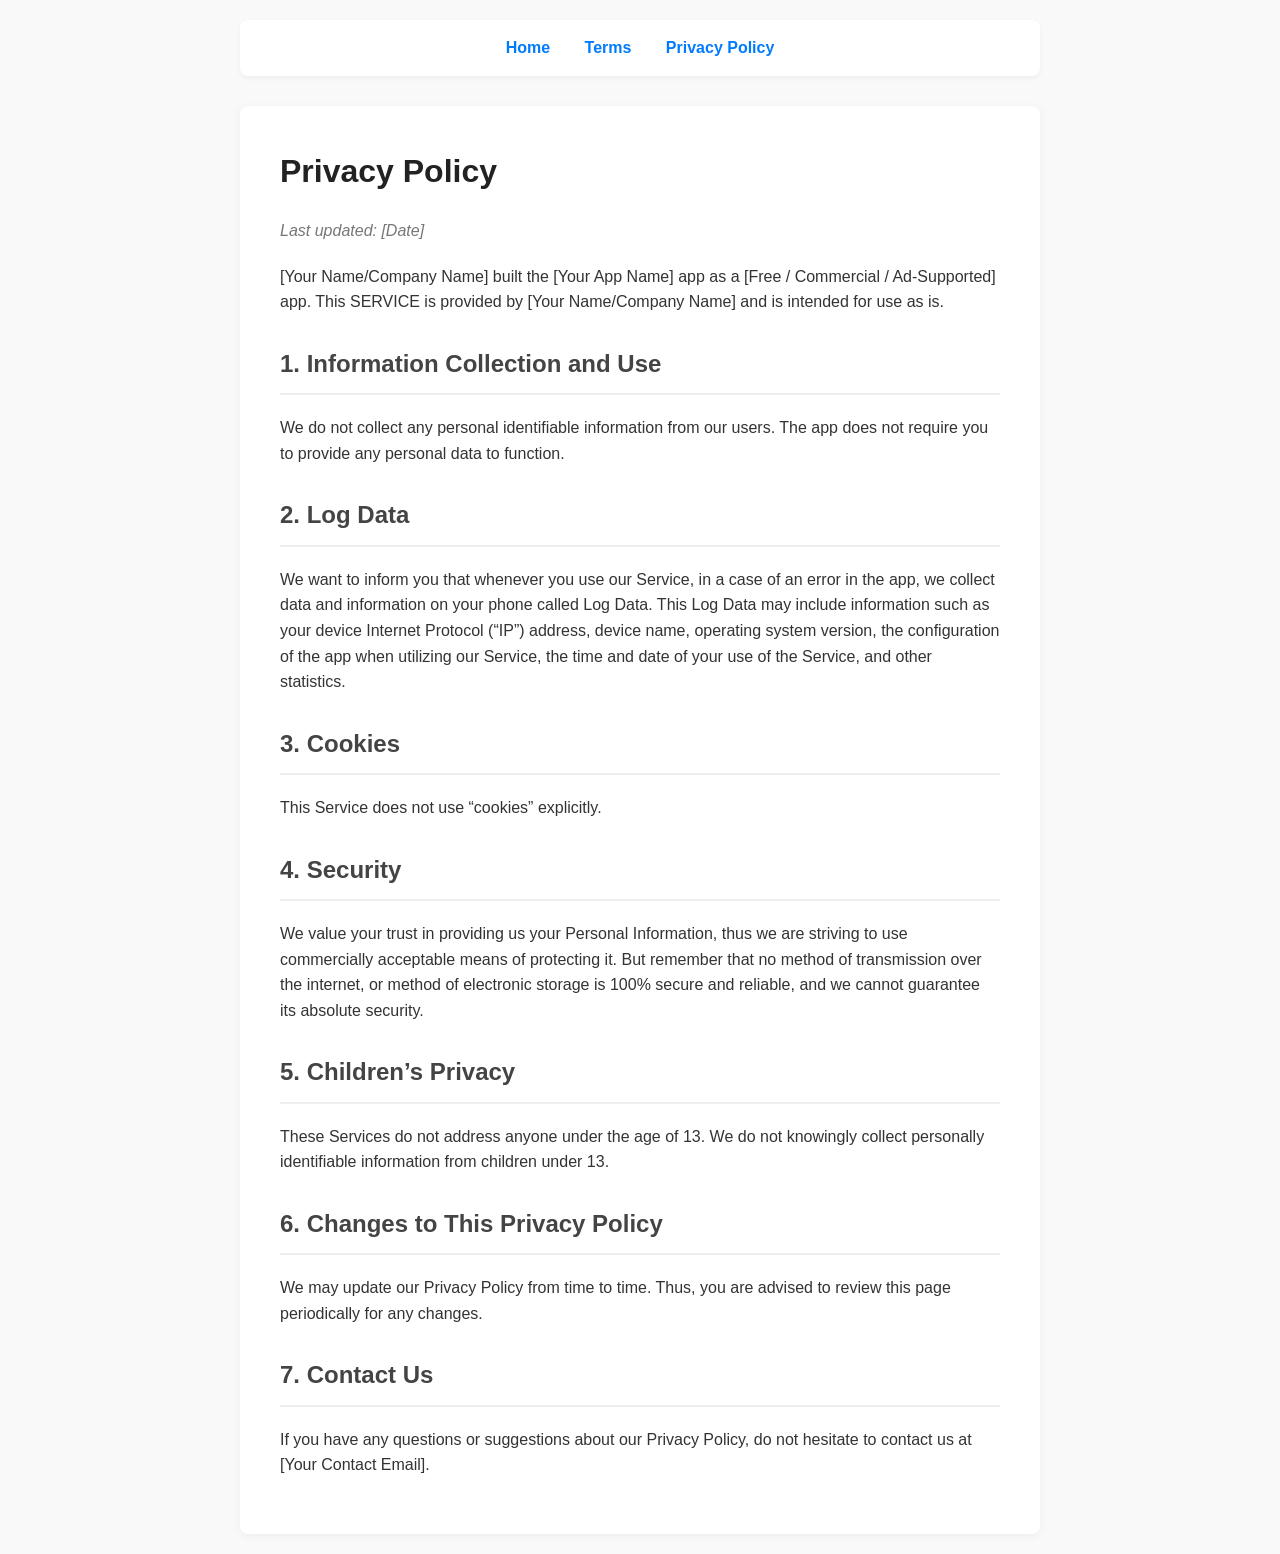
==== privacy.html @ 7bbff0e0 "Initial website setup" ====
<!DOCTYPE html>
<html lang="en">
<head>
    <meta charset="UTF-8">
    <meta name="viewport" content="width=device-width, initial-scale=1.0">
    <title>Privacy Policy - [Your App Name]</title>
    <link rel="stylesheet" href="style.css">
</head>
<body>

    <nav>
        <a href="index.html">Home</a>
        <a href="terms.html">Terms</a>
        <a href="privacy.html">Privacy Policy</a>
    </nav>

    <main>
        <h1>Privacy Policy</h1>
        <p class="legal-date">Last updated: [Date]</p>

        <p>[Your Name/Company Name] built the [Your App Name] app as a [Free / Commercial / Ad-Supported] app. This SERVICE is provided by [Your Name/Company Name] and is intended for use as is.</p>

        <h2>1. Information Collection and Use</h2>
        <p>We do not collect any personal identifiable information from our users. The app does not require you to provide any personal data to function.</p>
        <!-- IF YOU USE THIRD-PARTY SERVICES, YOU MUST LIST THEM HERE. E.g.:
        <p>The app does use third-party services that may collect information used to identify you.</p>
        <ul>
            <li><a href="https://www.google.com/policies/privacy/">Google Play Services</a></li>
            <li><a href="https://firebase.google.com/support/privacy/">Firebase Analytics</a></li>
        </ul>
        -->

        <h2>2. Log Data</h2>
        <p>We want to inform you that whenever you use our Service, in a case of an error in the app, we collect data and information on your phone called Log Data. This Log Data may include information such as your device Internet Protocol (“IP”) address, device name, operating system version, the configuration of the app when utilizing our Service, the time and date of your use of the Service, and other statistics.</p>

        <h2>3. Cookies</h2>
        <p>This Service does not use “cookies” explicitly.</p>

        <h2>4. Security</h2>
        <p>We value your trust in providing us your Personal Information, thus we are striving to use commercially acceptable means of protecting it. But remember that no method of transmission over the internet, or method of electronic storage is 100% secure and reliable, and we cannot guarantee its absolute security.</p>

        <h2>5. Children’s Privacy</h2>
        <p>These Services do not address anyone under the age of 13. We do not knowingly collect personally identifiable information from children under 13.</p>

        <h2>6. Changes to This Privacy Policy</h2>
        <p>We may update our Privacy Policy from time to time. Thus, you are advised to review this page periodically for any changes.</p>

        <h2>7. Contact Us</h2>
        <p>If you have any questions or suggestions about our Privacy Policy, do not hesitate to contact us at [Your Contact Email].</p>
    </main>

</body>
</html>
---- style.css ----
/* General Page Styling */
body {
    font-family: -apple-system, BlinkMacSystemFont, "Segoe UI", Roboto, Helvetica, Arial, sans-serif;
    line-height: 1.6;
    color: #333;
    max-width: 800px;
    margin: 0 auto;
    padding: 20px;
    background-color: #f9f9f9;
}

/* Navigation Bar */
nav {
    background-color: #fff;
    padding: 15px;
    border-radius: 8px;
    margin-bottom: 30px;
    box-shadow: 0 2px 5px rgba(0,0,0,0.05);
    text-align: center;
}

nav a {
    text-decoration: none;
    color: #007bff;
    font-weight: bold;
    margin: 0 15px;
}

nav a:hover {
    text-decoration: underline;
}

/* Main Content Area */
main {
    background-color: #fff;
    padding: 40px;
    border-radius: 8px;
    box-shadow: 0 2px 10px rgba(0,0,0,0.05);
}

/* Headings */
h1 {
    margin-top: 0;
    color: #222;
}

h2 {
    color: #444;
    border-bottom: 2px solid #eee;
    padding-bottom: 10px;
    margin-top: 30px;
}

/* Legal Document Details */
.legal-date {
    font-style: italic;
    color: #777;
    margin-bottom: 20px;
}
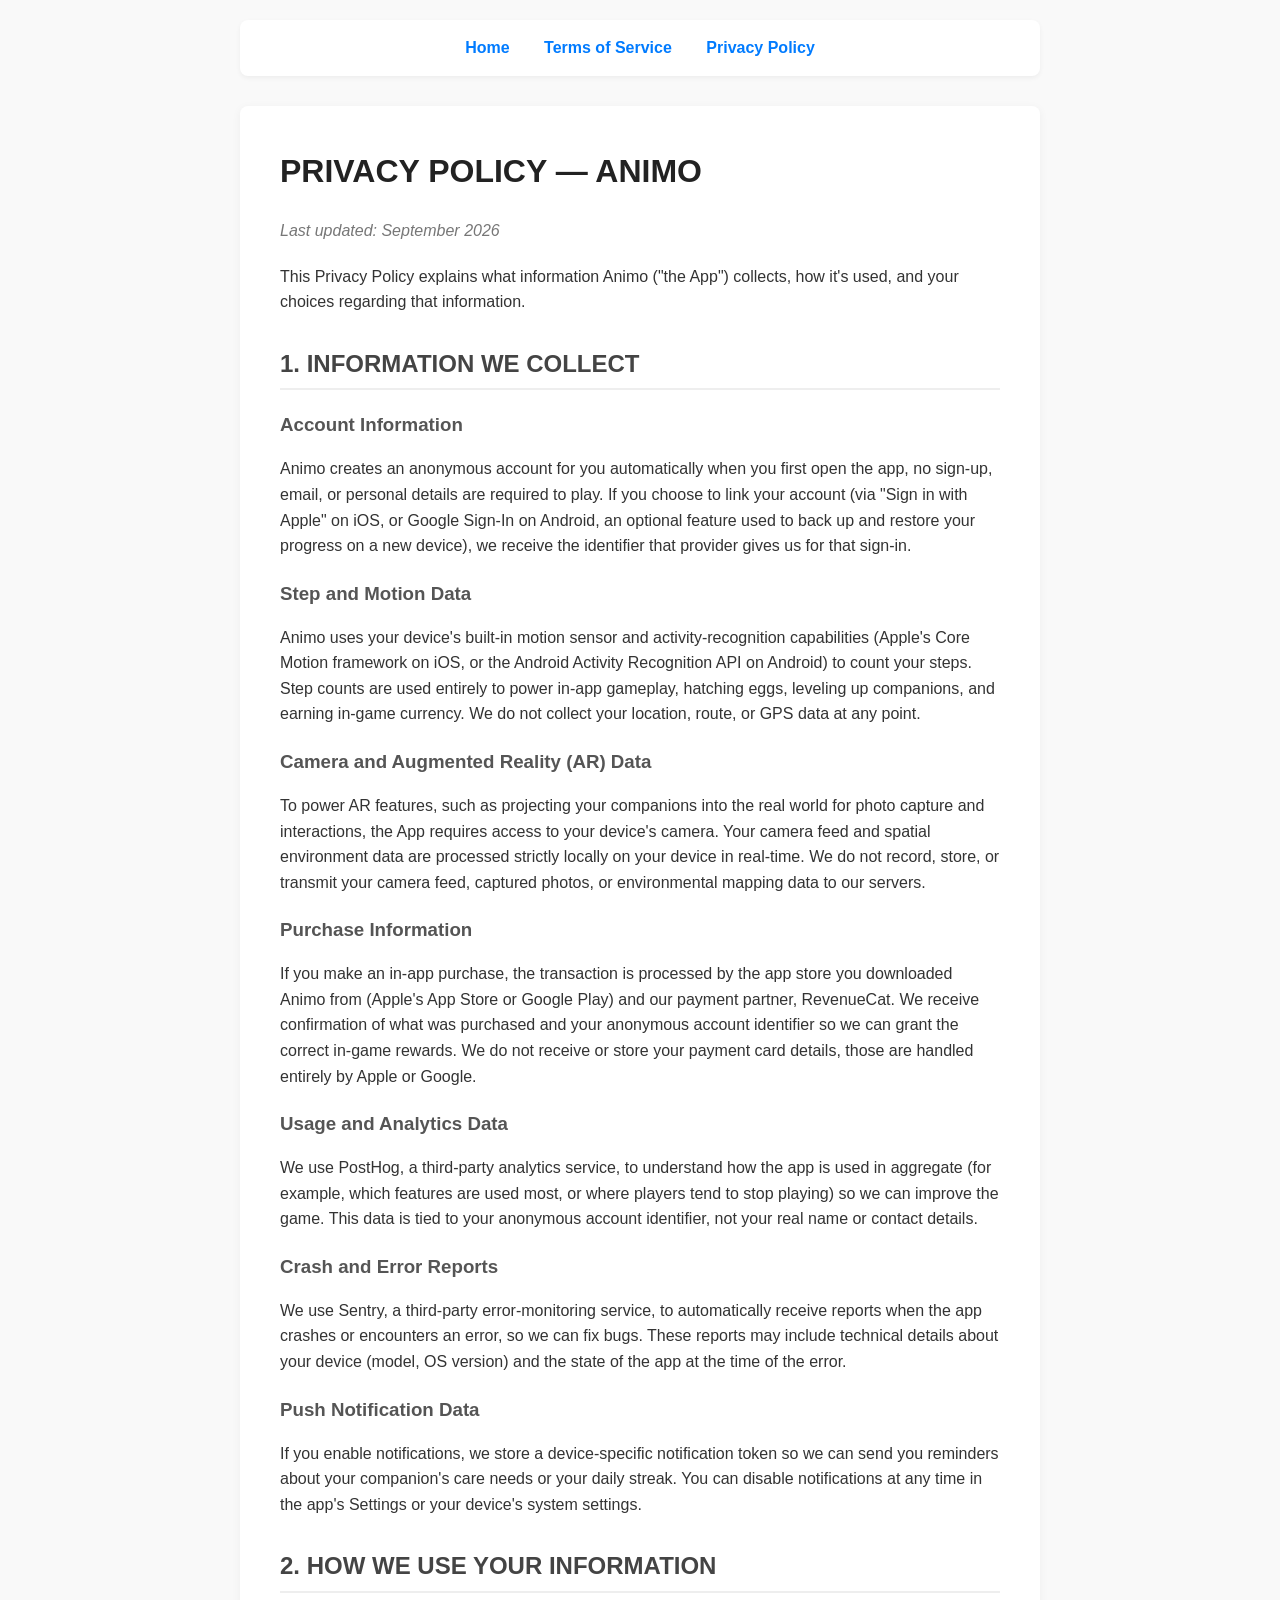
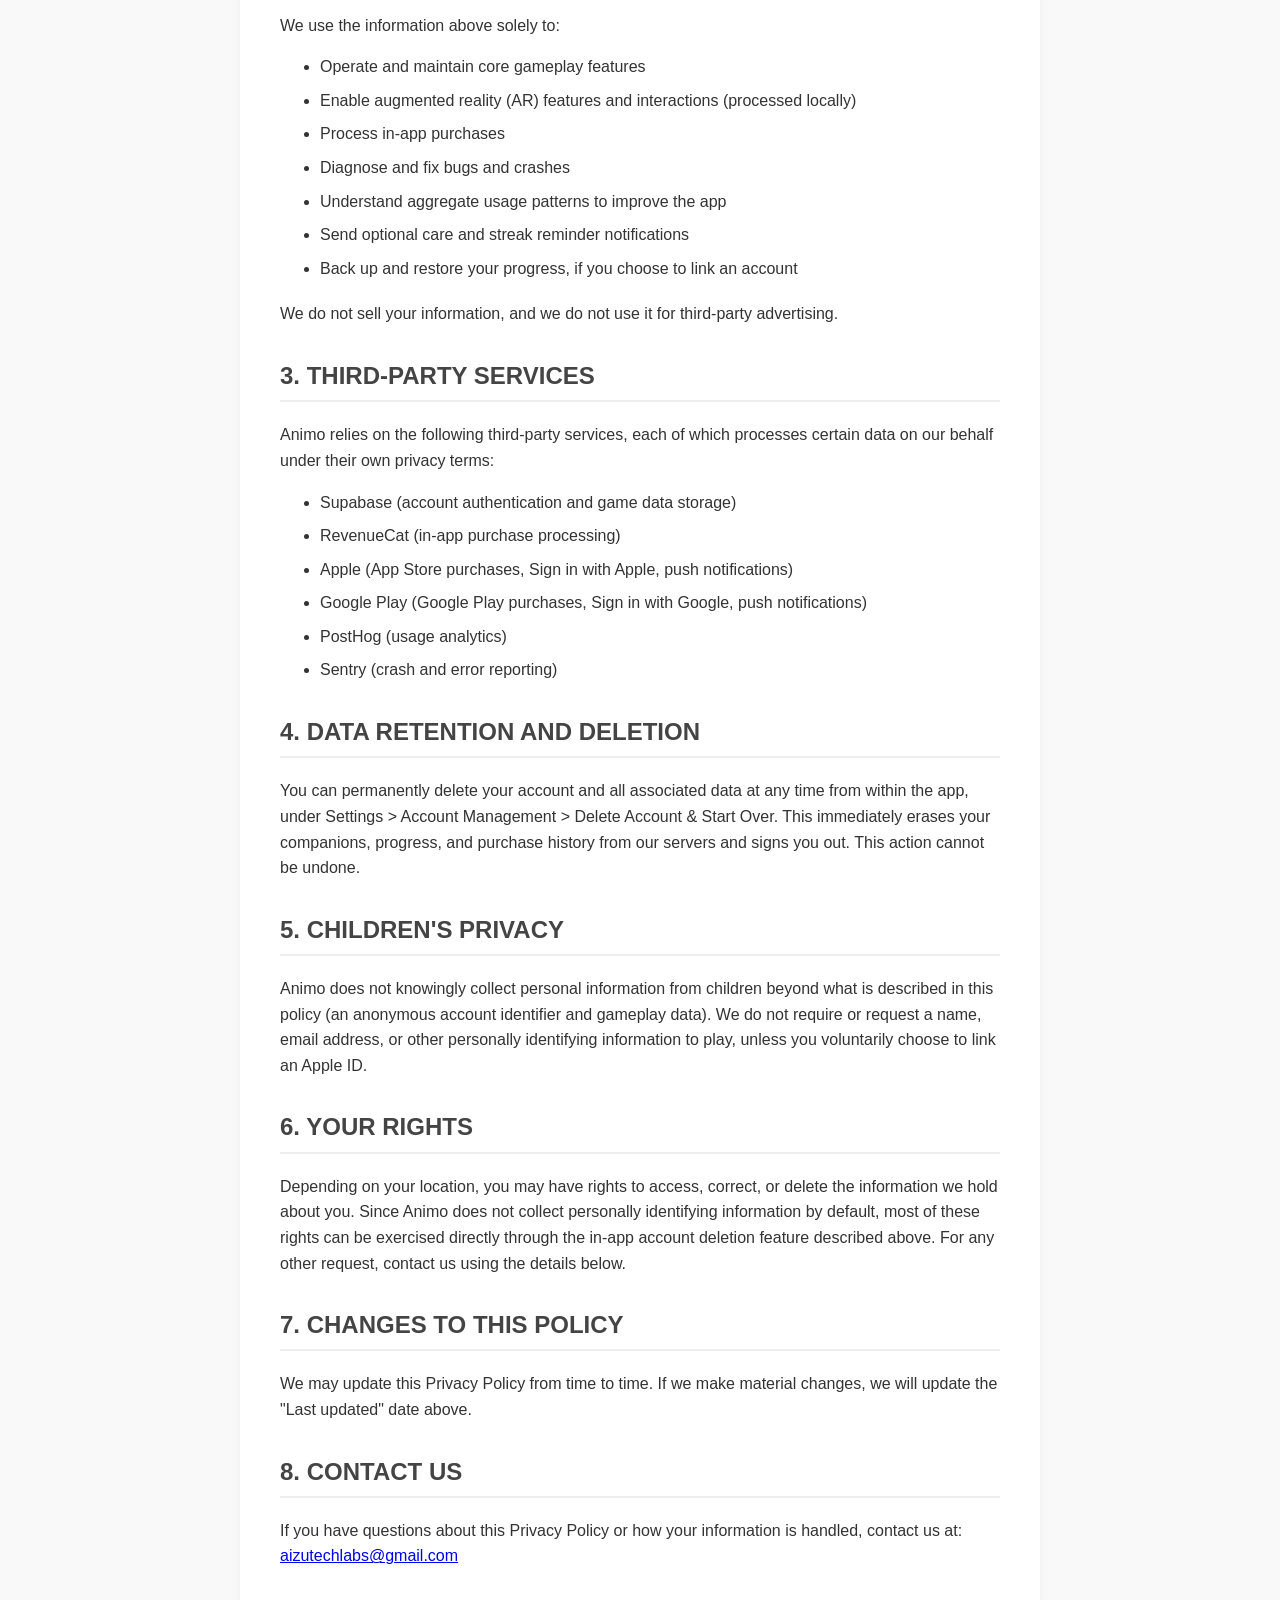
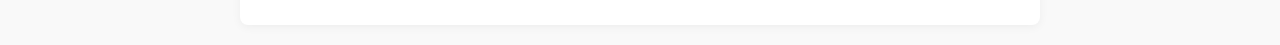
==== commit eb8e2619: "Information updated" ====
--- a/privacy.html
+++ b/privacy.html
@@ -3,50 +3,84 @@
 <head>
     <meta charset="UTF-8">
     <meta name="viewport" content="width=device-width, initial-scale=1.0">
-    <title>Privacy Policy - [Your App Name]</title>
+    <title>Privacy Policy - Animo</title>
     <link rel="stylesheet" href="style.css">
 </head>
 <body>
 
     <nav>
         <a href="index.html">Home</a>
-        <a href="terms.html">Terms</a>
+        <a href="terms.html">Terms of Service</a>
         <a href="privacy.html">Privacy Policy</a>
     </nav>
 
     <main>
-        <h1>Privacy Policy</h1>
-        <p class="legal-date">Last updated: [Date]</p>
+        <h1>PRIVACY POLICY — ANIMO</h1>
+        <p class="legal-date">Last updated: September 2026</p>
+        
+        <p>This Privacy Policy explains what information Animo ("the App") collects, how it's used, and your choices regarding that information.</p>
 
-        <p>[Your Name/Company Name] built the [Your App Name] app as a [Free / Commercial / Ad-Supported] app. This SERVICE is provided by [Your Name/Company Name] and is intended for use as is.</p>
+        <h2>1. INFORMATION WE COLLECT</h2>
+        
+        <h3>Account Information</h3>
+        <p>Animo creates an anonymous account for you automatically when you first open the app, no sign-up, email, or personal details are required to play. If you choose to link your account (via "Sign in with Apple" on iOS, or Google Sign-In on Android, an optional feature used to back up and restore your progress on a new device), we receive the identifier that provider gives us for that sign-in.</p>
+        
+        <h3>Step and Motion Data</h3>
+        <p>Animo uses your device's built-in motion sensor and activity-recognition capabilities (Apple's Core Motion framework on iOS, or the Android Activity Recognition API on Android) to count your steps. Step counts are used entirely to power in-app gameplay, hatching eggs, leveling up companions, and earning in-game currency. We do not collect your location, route, or GPS data at any point.</p>
+        
+        <h3>Camera and Augmented Reality (AR) Data</h3>
+        <p>To power AR features, such as projecting your companions into the real world for photo capture and interactions, the App requires access to your device's camera. Your camera feed and spatial environment data are processed strictly locally on your device in real-time. We do not record, store, or transmit your camera feed, captured photos, or environmental mapping data to our servers.</p>
+        
+        <h3>Purchase Information</h3>
+        <p>If you make an in-app purchase, the transaction is processed by the app store you downloaded Animo from (Apple's App Store or Google Play) and our payment partner, RevenueCat. We receive confirmation of what was purchased and your anonymous account identifier so we can grant the correct in-game rewards. We do not receive or store your payment card details, those are handled entirely by Apple or Google.</p>
+        
+        <h3>Usage and Analytics Data</h3>
+        <p>We use PostHog, a third-party analytics service, to understand how the app is used in aggregate (for example, which features are used most, or where players tend to stop playing) so we can improve the game. This data is tied to your anonymous account identifier, not your real name or contact details.</p>
+        
+        <h3>Crash and Error Reports</h3>
+        <p>We use Sentry, a third-party error-monitoring service, to automatically receive reports when the app crashes or encounters an error, so we can fix bugs. These reports may include technical details about your device (model, OS version) and the state of the app at the time of the error.</p>
+        
+        <h3>Push Notification Data</h3>
+        <p>If you enable notifications, we store a device-specific notification token so we can send you reminders about your companion's care needs or your daily streak. You can disable notifications at any time in the app's Settings or your device's system settings.</p>
 
-        <h2>1. Information Collection and Use</h2>
-        <p>We do not collect any personal identifiable information from our users. The app does not require you to provide any personal data to function.</p>
-        <!-- IF YOU USE THIRD-PARTY SERVICES, YOU MUST LIST THEM HERE. E.g.:
-        <p>The app does use third-party services that may collect information used to identify you.</p>
+        <h2>2. HOW WE USE YOUR INFORMATION</h2>
+        <p>We use the information above solely to:</p>
         <ul>
-            <li><a href="https://www.google.com/policies/privacy/">Google Play Services</a></li>
-            <li><a href="https://firebase.google.com/support/privacy/">Firebase Analytics</a></li>
+            <li>Operate and maintain core gameplay features</li>
+            <li>Enable augmented reality (AR) features and interactions (processed locally)</li>
+            <li>Process in-app purchases</li>
+            <li>Diagnose and fix bugs and crashes</li>
+            <li>Understand aggregate usage patterns to improve the app</li>
+            <li>Send optional care and streak reminder notifications</li>
+            <li>Back up and restore your progress, if you choose to link an account</li>
         </ul>
-        -->
+        <p>We do not sell your information, and we do not use it for third-party advertising.</p>
 
-        <h2>2. Log Data</h2>
-        <p>We want to inform you that whenever you use our Service, in a case of an error in the app, we collect data and information on your phone called Log Data. This Log Data may include information such as your device Internet Protocol (“IP”) address, device name, operating system version, the configuration of the app when utilizing our Service, the time and date of your use of the Service, and other statistics.</p>
+        <h2>3. THIRD-PARTY SERVICES</h2>
+        <p>Animo relies on the following third-party services, each of which processes certain data on our behalf under their own privacy terms:</p>
+        <ul>
+            <li>Supabase (account authentication and game data storage)</li>
+            <li>RevenueCat (in-app purchase processing)</li>
+            <li>Apple (App Store purchases, Sign in with Apple, push notifications)</li>
+            <li>Google Play (Google Play purchases, Sign in with Google, push notifications)</li>
+            <li>PostHog (usage analytics)</li>
+            <li>Sentry (crash and error reporting)</li>
+        </ul>
 
-        <h2>3. Cookies</h2>
-        <p>This Service does not use “cookies” explicitly.</p>
+        <h2>4. DATA RETENTION AND DELETION</h2>
+        <p>You can permanently delete your account and all associated data at any time from within the app, under Settings > Account Management > Delete Account & Start Over. This immediately erases your companions, progress, and purchase history from our servers and signs you out. This action cannot be undone.</p>
 
-        <h2>4. Security</h2>
-        <p>We value your trust in providing us your Personal Information, thus we are striving to use commercially acceptable means of protecting it. But remember that no method of transmission over the internet, or method of electronic storage is 100% secure and reliable, and we cannot guarantee its absolute security.</p>
+        <h2>5. CHILDREN'S PRIVACY</h2>
+        <p>Animo does not knowingly collect personal information from children beyond what is described in this policy (an anonymous account identifier and gameplay data). We do not require or request a name, email address, or other personally identifying information to play, unless you voluntarily choose to link an Apple ID.</p>
 
-        <h2>5. Children’s Privacy</h2>
-        <p>These Services do not address anyone under the age of 13. We do not knowingly collect personally identifiable information from children under 13.</p>
+        <h2>6. YOUR RIGHTS</h2>
+        <p>Depending on your location, you may have rights to access, correct, or delete the information we hold about you. Since Animo does not collect personally identifying information by default, most of these rights can be exercised directly through the in-app account deletion feature described above. For any other request, contact us using the details below.</p>
 
-        <h2>6. Changes to This Privacy Policy</h2>
-        <p>We may update our Privacy Policy from time to time. Thus, you are advised to review this page periodically for any changes.</p>
+        <h2>7. CHANGES TO THIS POLICY</h2>
+        <p>We may update this Privacy Policy from time to time. If we make material changes, we will update the "Last updated" date above.</p>
 
-        <h2>7. Contact Us</h2>
-        <p>If you have any questions or suggestions about our Privacy Policy, do not hesitate to contact us at [Your Contact Email].</p>
+        <h2>8. CONTACT US</h2>
+        <p>If you have questions about this Privacy Policy or how your information is handled, contact us at: <a href="mailto:aizutechlabs@gmail.com">aizutechlabs@gmail.com</a></p>
     </main>
 
 </body>
--- a/style.css
+++ b/style.css
@@ -1,4 +1,3 @@
-/* General Page Styling */
 body {
     font-family: -apple-system, BlinkMacSystemFont, "Segoe UI", Roboto, Helvetica, Arial, sans-serif;
     line-height: 1.6;
@@ -9,7 +8,6 @@
     background-color: #f9f9f9;
 }
 
-/* Navigation Bar */
 nav {
     background-color: #fff;
     padding: 15px;
@@ -30,7 +28,6 @@
     text-decoration: underline;
 }
 
-/* Main Content Area */
 main {
     background-color: #fff;
     padding: 40px;
@@ -38,20 +35,12 @@
     box-shadow: 0 2px 10px rgba(0,0,0,0.05);
 }
 
-/* Headings */
-h1 {
-    margin-top: 0;
-    color: #222;
-}
+h1 { margin-top: 0; color: #222; }
+h2 { color: #444; border-bottom: 2px solid #eee; padding-bottom: 5px; margin-top: 30px; }
+h3 { color: #555; margin-top: 20px; margin-bottom: 10px;}
+ul { margin-bottom: 20px; }
+li { margin-bottom: 8px; }
 
-h2 {
-    color: #444;
-    border-bottom: 2px solid #eee;
-    padding-bottom: 10px;
-    margin-top: 30px;
-}
-
-/* Legal Document Details */
 .legal-date {
     font-style: italic;
     color: #777;
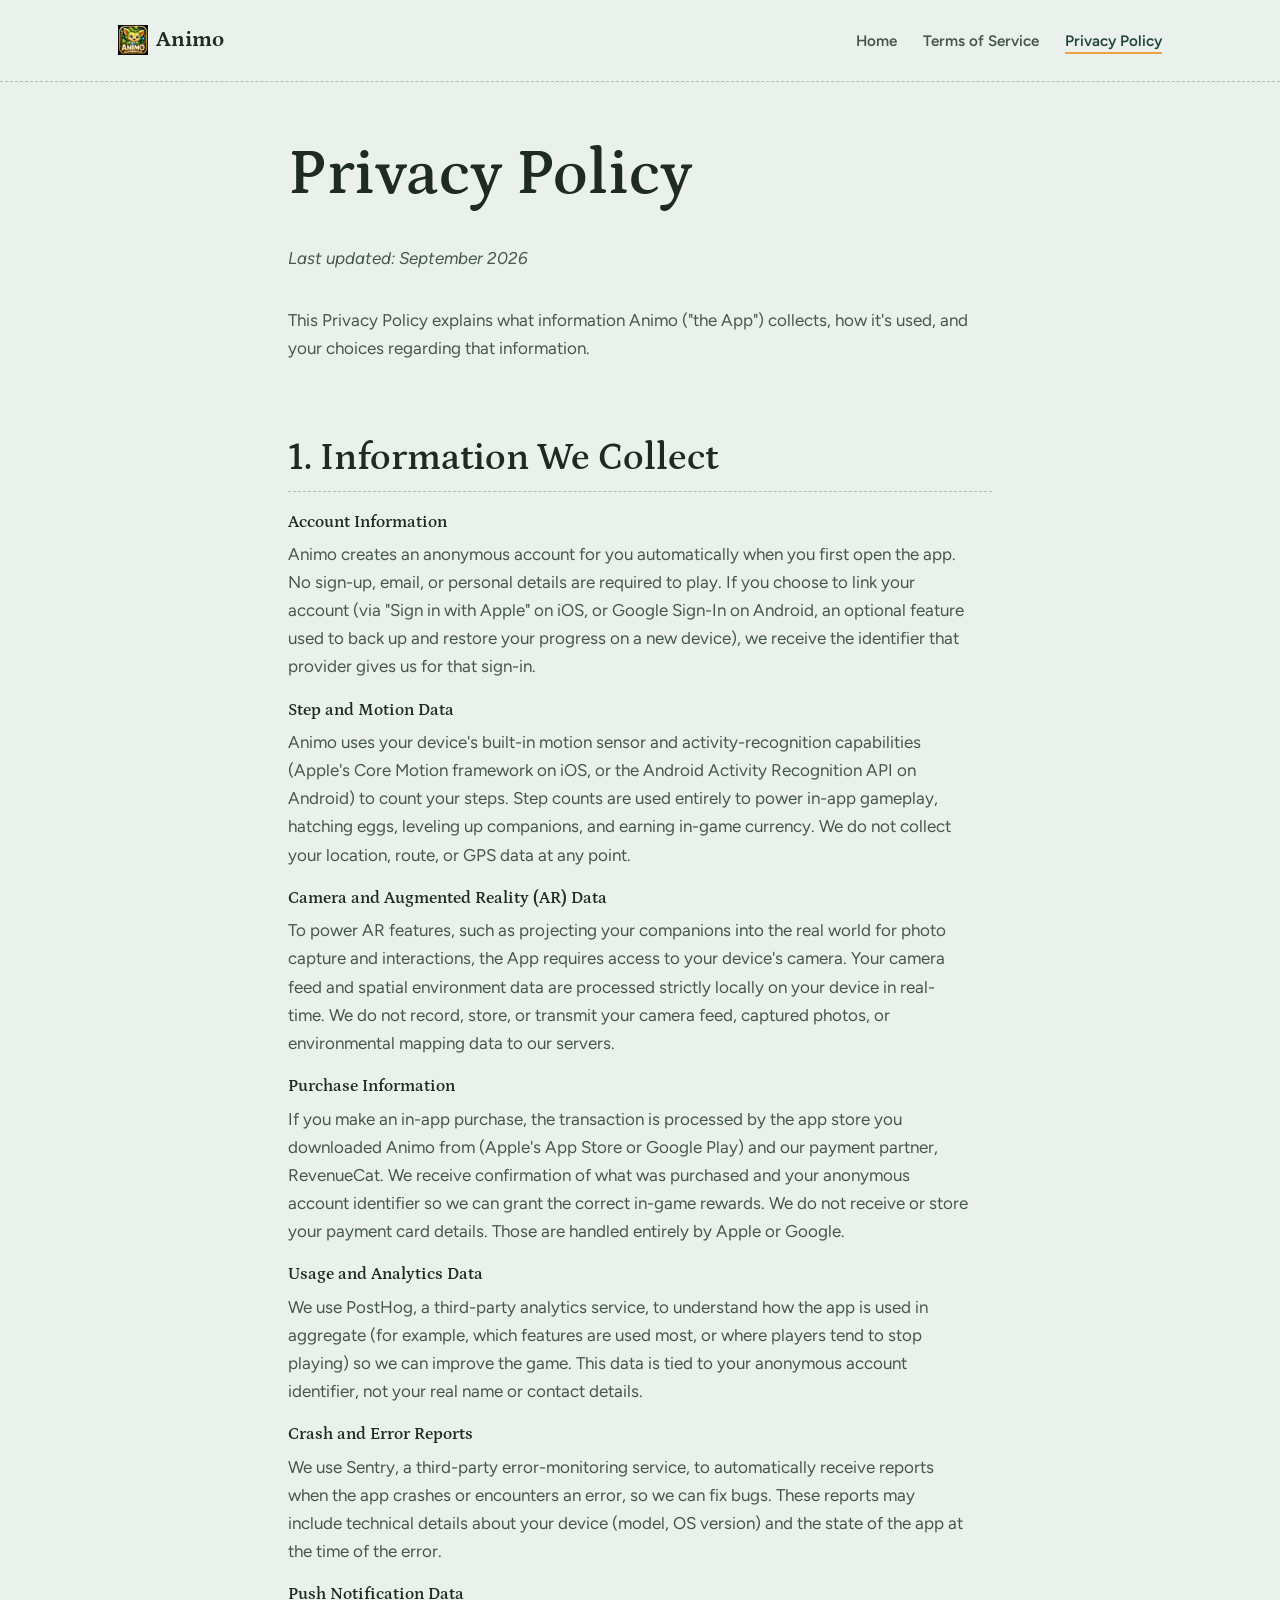
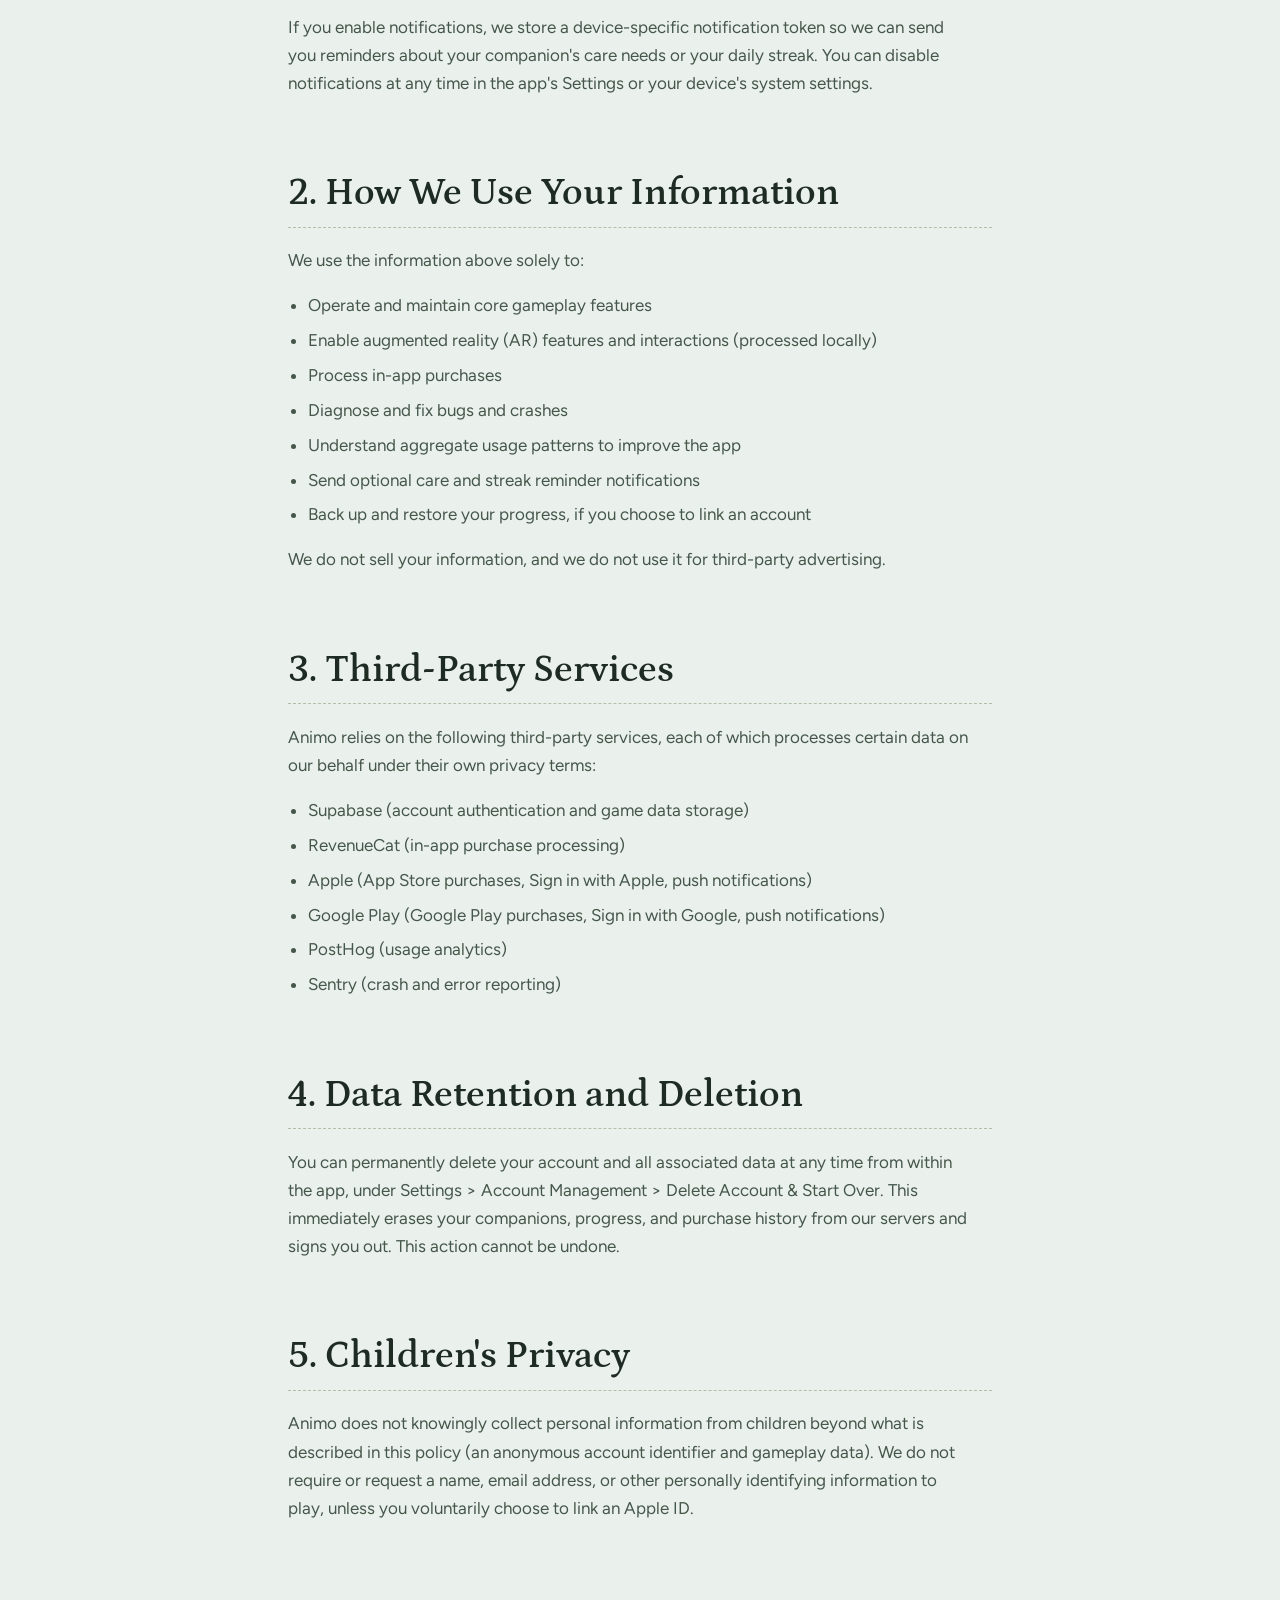
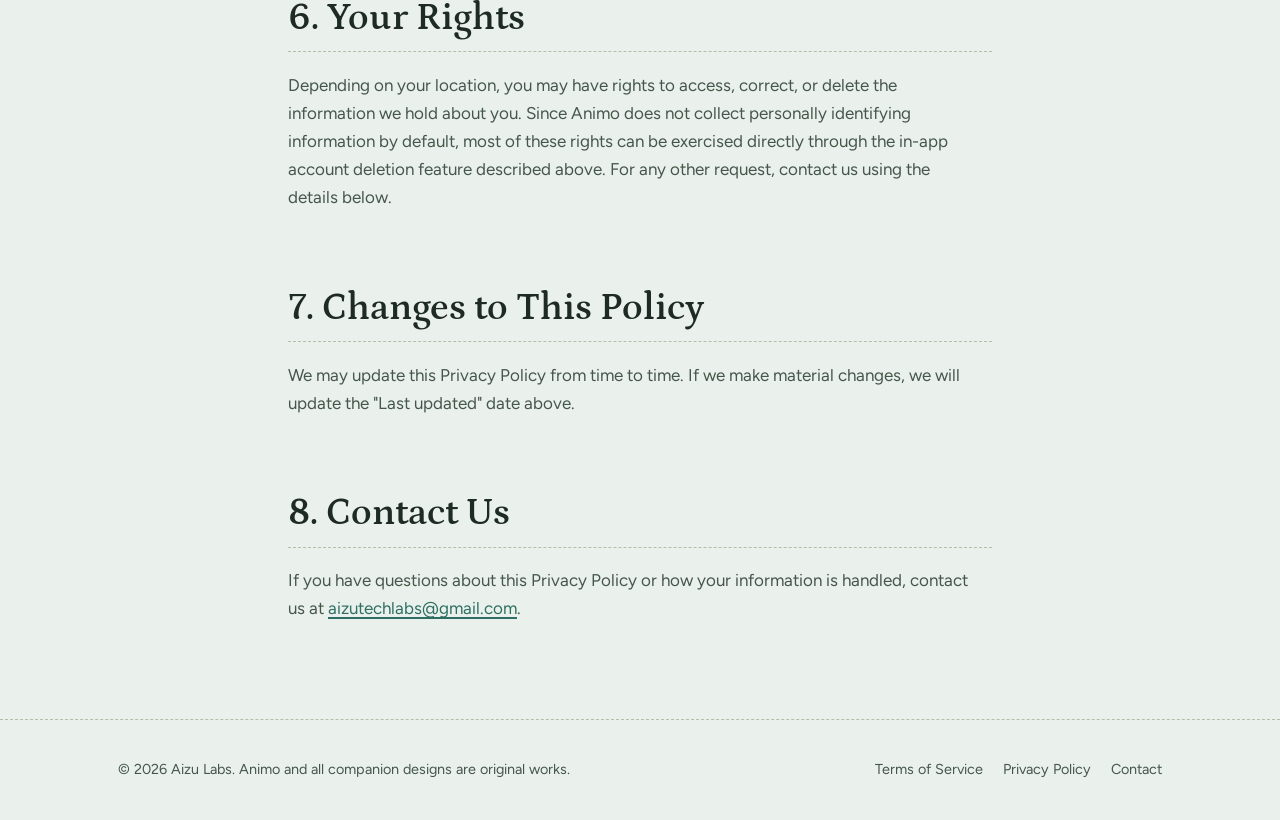
==== commit 37e06f05: "Add files via upload Theme change" ====
--- a/privacy.html
+++ b/privacy.html
@@ -1,87 +1,473 @@
 <!DOCTYPE html>
 <html lang="en">
 <head>
-    <meta charset="UTF-8">
-    <meta name="viewport" content="width=device-width, initial-scale=1.0">
-    <title>Privacy Policy - Animo</title>
-    <link rel="stylesheet" href="style.css">
+<meta charset="UTF-8">
+<meta name="viewport" content="width=device-width, initial-scale=1.0">
+<title>Privacy Policy: Animo</title>
+<style>
+@import url('https://fonts.googleapis.com/css2?family=Petrona:ital,wght@0,400;0,500;0,600;0,700;1,500&family=Figtree:wght@400;500;600;700&display=swap');
+
+:root{
+  --paper:#EAF1EC;
+  --paper-alt:#E1EADD;
+  --card:#F5F7F0;
+  --ink:#1E2B22;
+  --ink-soft:#45564A;
+  --gold:#EFA23D;
+  --gold-dark:#C97F22;
+  --teal:#2F6F63;
+  --teal-dark:#20463D;
+  --clay:#E2748A;
+  --line:#AFC0A6;
+  --max:1100px;
+}
+
+*{box-sizing:border-box;}
+html{scroll-behavior:smooth;}
+body{
+  margin:0;
+  background:var(--paper);
+  color:var(--ink);
+  font-family:'Figtree',sans-serif;
+  font-size:17px;
+  line-height:1.65;
+  -webkit-font-smoothing:antialiased;
+}
+
+h1,h2,h3{
+  font-family:'Petrona',serif;
+  color:var(--ink);
+  line-height:1.15;
+  margin:0 0 .5em;
+  font-weight:600;
+}
+
+h1{font-size:clamp(2.6rem,5vw,4.1rem); font-weight:600;}
+h2{font-size:clamp(1.7rem,3vw,2.35rem);}
+h3{font-size:1.3rem; font-weight:600;}
+
+p{margin:0 0 1em; max-width:62ch; color:var(--ink-soft);}
+
+a{color:var(--teal); text-decoration-thickness:1.5px; text-underline-offset:3px;}
+a:hover{color:var(--teal-dark);}
+
+:focus-visible{
+  outline:3px solid var(--gold-dark);
+  outline-offset:2px;
+}
+
+img,svg{display:block; max-width:100%;}
+
+.wrap{max-width:var(--max); margin:0 auto; padding:0 28px;}
+
+/* ---------- Nav ---------- */
+.site-nav{
+  padding:22px 0;
+  border-bottom:1.5px dashed var(--line);
+}
+.site-nav .wrap{
+  display:flex; align-items:center; justify-content:space-between; gap:20px;
+}
+.brand{
+  font-family:'Petrona',serif;
+  font-weight:700;
+  font-size:1.4rem;
+  color:var(--ink);
+  text-decoration:none;
+  display:flex; align-items:center; gap:8px;
+}
+.brand:hover{color:var(--ink);}
+.brand svg{width:26px; height:26px; flex-shrink:0;}
+.nav-links{display:flex; gap:26px; list-style:none; margin:0; padding:0;}
+.nav-links a{
+  color:var(--ink-soft);
+  text-decoration:none;
+  font-weight:600;
+  font-size:.95rem;
+  border-bottom:2px solid transparent;
+  padding-bottom:2px;
+}
+.nav-links a:hover, .nav-links a[aria-current="page"]{
+  color:var(--teal-dark);
+  border-bottom-color:var(--gold);
+}
+
+/* ---------- Buttons ---------- */
+.btn{
+  display:inline-flex; align-items:center; gap:8px;
+  font-family:'Figtree',sans-serif;
+  font-weight:700;
+  font-size:.98rem;
+  padding:13px 24px;
+  border-radius:10px;
+  border:2px solid var(--ink);
+  text-decoration:none;
+  cursor:pointer;
+  box-shadow:3px 3px 0 var(--ink);
+  transition:transform .12s ease, box-shadow .12s ease;
+}
+.btn:hover{transform:translate(-2px,-2px); box-shadow:5px 5px 0 var(--ink);}
+.btn:active{transform:translate(0,0); box-shadow:1px 1px 0 var(--ink);}
+.btn-primary{background:var(--gold); color:var(--ink);}
+.btn-secondary{background:var(--paper); color:var(--ink);}
+.cta-row{display:flex; gap:16px; flex-wrap:wrap; margin-top:1.6em;}
+
+/* ---------- Hero ---------- */
+.hero{padding:64px 0 40px;}
+.hero .wrap{
+  display:grid;
+  grid-template-columns:1.15fr .85fr;
+  gap:48px;
+  align-items:center;
+}
+.hero-stats{
+  list-style:none; margin:2em 0 0; padding:0;
+  display:flex; flex-wrap:wrap; gap:10px 28px;
+}
+.hero-stats li{
+  font-size:.95rem; color:var(--ink-soft);
+  border-bottom:1.5px dotted var(--line);
+  padding-bottom:6px;
+}
+.hero-stats strong{color:var(--ink); font-family:'Petrona',serif; font-size:1.05rem;}
+
+.specimen{
+  background:var(--card);
+  border:1.5px dashed var(--line);
+  border-radius:14px;
+  padding:20px 20px 14px;
+  text-align:center;
+}
+.specimen svg{margin:0 auto;}
+.specimen figcaption{
+  margin-top:10px;
+  font-size:.85rem;
+  color:var(--ink-soft);
+  font-style:italic;
+}
+
+/* egg-crack draw-in animation */
+.egg-crack{
+  stroke-dasharray:140;
+  stroke-dashoffset:140;
+  animation:draw 1.1s .3s ease-out forwards;
+}
+.hatchling{
+  opacity:0;
+  transform:translateY(6px);
+  animation:rise .6s .9s ease-out forwards;
+}
+@keyframes draw{to{stroke-dashoffset:0;}}
+@keyframes rise{to{opacity:1; transform:translateY(0);}}
+@media (prefers-reduced-motion:reduce){
+  .egg-crack,.hatchling{animation:none; opacity:1; stroke-dashoffset:0; transform:none;}
+}
+
+/* ---------- Trail path between sections ---------- */
+.trailhead{
+  display:flex; align-items:center; justify-content:center; gap:14px;
+  padding:8px 0 36px; color:var(--line);
+}
+.trailhead svg{width:22px; height:22px;}
+
+/* ---------- Feature trail ---------- */
+.features{padding:20px 0 60px; position:relative;}
+.trail-line{
+  position:absolute; left:50%; top:0; bottom:0; width:0;
+  border-left:2.5px dashed var(--line);
+  transform:translateX(-50%);
+}
+.feature-row{
+  display:grid;
+  grid-template-columns:1fr 1fr;
+  gap:0 48px;
+  position:relative;
+  margin-bottom:44px;
+  min-height:1px;
+}
+.feature-row:last-child{margin-bottom:0;}
+.feature-row:nth-child(even) .feature-card{grid-column:2;}
+.feature-row:nth-child(even) .feature-spacer{grid-column:1; grid-row:1;}
+.feature-card{
+  background:var(--card);
+  border:1.5px dashed var(--line);
+  border-radius:14px;
+  padding:28px 30px;
+}
+.feature-card svg{width:40px; height:40px; margin-bottom:14px;}
+.feature-card p{margin-bottom:0; max-width:46ch;}
+.trail-dot{
+  position:absolute; left:50%; top:38px; transform:translate(-50%,0);
+  width:14px; height:14px; border-radius:50%;
+  background:var(--gold); border:2px solid var(--ink);
+  z-index:1;
+}
+
+/* ---------- Lineage strip ---------- */
+.lineages{padding:10px 0 60px;}
+.lineage-list{
+  list-style:none; margin:1.4em 0 0; padding:0;
+  display:flex; flex-wrap:wrap; gap:10px;
+}
+.lineage-list li{
+  font-family:'Petrona',serif;
+  font-size:.95rem;
+  padding:7px 16px;
+  border:1.5px solid var(--ink);
+  border-radius:999px;
+  background:var(--paper-alt);
+}
+.stamps{display:flex; flex-wrap:wrap; gap:18px; margin-top:26px;}
+.stamp{
+  width:92px; height:92px; border-radius:50%;
+  border:2.5px double var(--ink);
+  display:flex; align-items:center; justify-content:center; text-align:center;
+  font-family:'Petrona',serif; font-weight:600; font-size:.8rem;
+  color:var(--ink-soft);
+  background:var(--card);
+}
+.egg-gallery{display:flex; flex-wrap:wrap; gap:18px; margin-top:26px;}
+.egg-card{
+  margin:0; width:150px;
+  background:var(--card);
+  border:1.5px dashed var(--line);
+  border-radius:14px;
+  padding:16px 10px 12px;
+  text-align:center;
+}
+.egg-card img{width:100px; height:100px; object-fit:contain; margin:0 auto;}
+.egg-card figcaption{
+  margin-top:8px; font-family:'Petrona',serif; font-weight:600; font-size:.95rem; color:var(--ink);
+}
+.event-callout{
+  margin-top:22px;
+  display:flex; align-items:center; gap:20px;
+  background:var(--paper-alt);
+  border:1.5px dashed var(--clay);
+  border-radius:14px;
+  padding:18px 22px;
+  max-width:640px;
+}
+.event-callout img{width:64px; height:64px; object-fit:contain; flex-shrink:0;}
+
+/* ---------- Screenshot showcase ---------- */
+.showcase{padding:10px 0 60px;}
+.showcase-row{
+  display:flex; gap:22px; overflow-x:auto; padding:10px 4px 18px;
+  scroll-snap-type:x proximity;
+}
+.showcase-row figure{
+  margin:0; flex:none; scroll-snap-align:start;
+  width:200px;
+}
+.showcase-row img{
+  width:100%; border-radius:16px; border:2px solid var(--ink);
+  display:block;
+}
+.showcase-row figcaption{
+  margin-top:10px; text-align:center; font-size:.9rem; color:var(--ink-soft);
+}
+
+/* ---------- AR viewfinder ---------- */
+.ar-section{padding:20px 0 64px;}
+.ar-grid{
+  display:grid; grid-template-columns:.85fr 1.15fr; gap:52px; align-items:center;
+}
+.phone{
+  justify-self:center;
+  width:220px; height:420px;
+  border:3px solid var(--ink);
+  border-radius:32px;
+  background:var(--card);
+  position:relative;
+  padding:14px;
+}
+.phone::before{
+  content:"";
+  position:absolute; top:26px; left:50%; transform:translateX(-50%);
+  width:46px; height:6px; border-radius:4px; background:var(--line);
+}
+.phone-inner{
+  width:100%; height:100%;
+  border:1.5px dashed var(--line);
+  border-radius:20px;
+  display:flex; align-items:center; justify-content:center;
+}
+.callouts{list-style:none; margin:0; padding:0;}
+.callouts li{
+  display:flex; gap:16px;
+  padding:18px 0;
+  border-top:1.5px dashed var(--line);
+}
+.callouts li:first-child{border-top:none;}
+.callouts svg{flex:none; width:34px; height:34px;}
+.callouts h3{margin-bottom:.25em; font-size:1.1rem;}
+.callouts p{margin:0;}
+
+/* ---------- Community band ---------- */
+.community{
+  background-color:var(--teal-dark);
+  background-blend-mode:normal;
+  color:#EFF6F0;
+  padding:64px 0;
+}
+.community-bg{
+  position:relative;
+}
+.community-bg::before{
+  content:"";
+  position:absolute; inset:0;
+  background:linear-gradient(rgba(28,64,57,.82),rgba(28,64,57,.88)) center/cover, var(--community-img) center 15%/cover;
+  z-index:0;
+}
+.community-bg > .wrap{position:relative; z-index:1;}
+.community h2, .community p, .community strong{color:#EFF6F0;}
+.community .wrap{
+  display:flex; justify-content:space-between; align-items:center; gap:30px; flex-wrap:wrap;
+}
+.lang-list{list-style:none; display:flex; gap:14px; margin:0; padding:0; flex-wrap:wrap;}
+.lang-list li{
+  border:1.5px solid #EFF6F0; border-radius:999px; padding:6px 14px; font-size:.9rem;
+}
+
+/* ---------- Footer ---------- */
+footer{padding:38px 0; border-top:1.5px dashed var(--line);}
+footer .wrap{
+  display:flex; justify-content:space-between; align-items:center; gap:20px; flex-wrap:wrap;
+  font-size:.9rem; color:var(--ink-soft);
+}
+footer nav ul{list-style:none; display:flex; gap:20px; margin:0; padding:0;}
+footer nav a{color:var(--ink-soft); text-decoration:none;}
+footer nav a:hover{color:var(--teal-dark);}
+
+/* ---------- Legal pages ---------- */
+.legal{padding:56px 0 80px;}
+.legal .updated{color:var(--ink-soft); font-style:italic; margin-bottom:2em;}
+.legal h2{
+  margin-top:2em;
+  padding-bottom:.3em;
+  border-bottom:1.5px dashed var(--line);
+}
+.legal ul{padding-left:1.2em; color:var(--ink-soft);}
+.legal li{margin-bottom:.4em;}
+.legal a{word-break:break-word;}
+
+/* ---------- Responsive ---------- */
+@media (max-width:820px){
+  .hero .wrap{grid-template-columns:1fr;}
+  .hero .specimen{max-width:320px; margin:0 auto;}
+  .trail-line{left:20px;}
+  .feature-row{grid-template-columns:1fr; margin-bottom:28px; padding-left:44px;}
+  .feature-row:nth-child(even) .feature-card{grid-column:1;}
+  .feature-row .feature-spacer{display:none;}
+  .trail-dot{left:20px;}
+  .ar-grid{grid-template-columns:1fr;}
+  .phone{margin-bottom:10px;}
+  .community .wrap{flex-direction:column; align-items:flex-start;}
+}
+@media (max-width:520px){
+  .site-nav .wrap{flex-wrap:wrap; row-gap:10px;}
+  .nav-links{gap:14px; flex-wrap:wrap;}
+  body{font-size:16px;}
+}
+
+</style>
 </head>
 <body>
 
-    <nav>
-        <a href="index.html">Home</a>
-        <a href="terms.html">Terms of Service</a>
-        <a href="privacy.html">Privacy Policy</a>
-    </nav>
-
-    <main>
-        <h1>PRIVACY POLICY — ANIMO</h1>
-        <p class="legal-date">Last updated: September 2026</p>
-        
-        <p>This Privacy Policy explains what information Animo ("the App") collects, how it's used, and your choices regarding that information.</p>
-
-        <h2>1. INFORMATION WE COLLECT</h2>
-        
-        <h3>Account Information</h3>
-        <p>Animo creates an anonymous account for you automatically when you first open the app, no sign-up, email, or personal details are required to play. If you choose to link your account (via "Sign in with Apple" on iOS, or Google Sign-In on Android, an optional feature used to back up and restore your progress on a new device), we receive the identifier that provider gives us for that sign-in.</p>
-        
-        <h3>Step and Motion Data</h3>
-        <p>Animo uses your device's built-in motion sensor and activity-recognition capabilities (Apple's Core Motion framework on iOS, or the Android Activity Recognition API on Android) to count your steps. Step counts are used entirely to power in-app gameplay, hatching eggs, leveling up companions, and earning in-game currency. We do not collect your location, route, or GPS data at any point.</p>
-        
-        <h3>Camera and Augmented Reality (AR) Data</h3>
-        <p>To power AR features, such as projecting your companions into the real world for photo capture and interactions, the App requires access to your device's camera. Your camera feed and spatial environment data are processed strictly locally on your device in real-time. We do not record, store, or transmit your camera feed, captured photos, or environmental mapping data to our servers.</p>
-        
-        <h3>Purchase Information</h3>
-        <p>If you make an in-app purchase, the transaction is processed by the app store you downloaded Animo from (Apple's App Store or Google Play) and our payment partner, RevenueCat. We receive confirmation of what was purchased and your anonymous account identifier so we can grant the correct in-game rewards. We do not receive or store your payment card details, those are handled entirely by Apple or Google.</p>
-        
-        <h3>Usage and Analytics Data</h3>
-        <p>We use PostHog, a third-party analytics service, to understand how the app is used in aggregate (for example, which features are used most, or where players tend to stop playing) so we can improve the game. This data is tied to your anonymous account identifier, not your real name or contact details.</p>
-        
-        <h3>Crash and Error Reports</h3>
-        <p>We use Sentry, a third-party error-monitoring service, to automatically receive reports when the app crashes or encounters an error, so we can fix bugs. These reports may include technical details about your device (model, OS version) and the state of the app at the time of the error.</p>
-        
-        <h3>Push Notification Data</h3>
-        <p>If you enable notifications, we store a device-specific notification token so we can send you reminders about your companion's care needs or your daily streak. You can disable notifications at any time in the app's Settings or your device's system settings.</p>
-
-        <h2>2. HOW WE USE YOUR INFORMATION</h2>
-        <p>We use the information above solely to:</p>
-        <ul>
-            <li>Operate and maintain core gameplay features</li>
-            <li>Enable augmented reality (AR) features and interactions (processed locally)</li>
-            <li>Process in-app purchases</li>
-            <li>Diagnose and fix bugs and crashes</li>
-            <li>Understand aggregate usage patterns to improve the app</li>
-            <li>Send optional care and streak reminder notifications</li>
-            <li>Back up and restore your progress, if you choose to link an account</li>
-        </ul>
-        <p>We do not sell your information, and we do not use it for third-party advertising.</p>
-
-        <h2>3. THIRD-PARTY SERVICES</h2>
-        <p>Animo relies on the following third-party services, each of which processes certain data on our behalf under their own privacy terms:</p>
-        <ul>
-            <li>Supabase (account authentication and game data storage)</li>
-            <li>RevenueCat (in-app purchase processing)</li>
-            <li>Apple (App Store purchases, Sign in with Apple, push notifications)</li>
-            <li>Google Play (Google Play purchases, Sign in with Google, push notifications)</li>
-            <li>PostHog (usage analytics)</li>
-            <li>Sentry (crash and error reporting)</li>
-        </ul>
-
-        <h2>4. DATA RETENTION AND DELETION</h2>
-        <p>You can permanently delete your account and all associated data at any time from within the app, under Settings > Account Management > Delete Account & Start Over. This immediately erases your companions, progress, and purchase history from our servers and signs you out. This action cannot be undone.</p>
-
-        <h2>5. CHILDREN'S PRIVACY</h2>
-        <p>Animo does not knowingly collect personal information from children beyond what is described in this policy (an anonymous account identifier and gameplay data). We do not require or request a name, email address, or other personally identifying information to play, unless you voluntarily choose to link an Apple ID.</p>
-
-        <h2>6. YOUR RIGHTS</h2>
-        <p>Depending on your location, you may have rights to access, correct, or delete the information we hold about you. Since Animo does not collect personally identifying information by default, most of these rights can be exercised directly through the in-app account deletion feature described above. For any other request, contact us using the details below.</p>
-
-        <h2>7. CHANGES TO THIS POLICY</h2>
-        <p>We may update this Privacy Policy from time to time. If we make material changes, we will update the "Last updated" date above.</p>
-
-        <h2>8. CONTACT US</h2>
-        <p>If you have questions about this Privacy Policy or how your information is handled, contact us at: <a href="mailto:aizutechlabs@gmail.com">aizutechlabs@gmail.com</a></p>
-    </main>
+<header class="site-nav">
+  <div class="wrap">
+    <a class="brand" href="index.html">
+      <img src="[data-uri]" alt="" width="30" height="30">
+      Animo
+    </a>
+    <ul class="nav-links">
+      <li><a href="index.html">Home</a></li>
+      <li><a href="terms.html">Terms of Service</a></li>
+      <li><a href="privacy.html" aria-current="page">Privacy Policy</a></li>
+    </ul>
+  </div>
+</header>
+
+<section class="legal">
+  <div class="wrap" style="max-width:760px;">
+    <h1>Privacy Policy</h1>
+    <p class="updated">Last updated: September 2026</p>
+    <p>This Privacy Policy explains what information Animo ("the App") collects, how it's used, and your choices regarding that information.</p>
+
+    <h2>1. Information We Collect</h2>
+    <h3 style="margin-top:1.2em; font-size:1.05rem;">Account Information</h3>
+    <p>Animo creates an anonymous account for you automatically when you first open the app. No sign-up, email, or personal details are required to play. If you choose to link your account (via "Sign in with Apple" on iOS, or Google Sign-In on Android, an optional feature used to back up and restore your progress on a new device), we receive the identifier that provider gives us for that sign-in.</p>
+
+    <h3 style="margin-top:1.2em; font-size:1.05rem;">Step and Motion Data</h3>
+    <p>Animo uses your device's built-in motion sensor and activity-recognition capabilities (Apple's Core Motion framework on iOS, or the Android Activity Recognition API on Android) to count your steps. Step counts are used entirely to power in-app gameplay, hatching eggs, leveling up companions, and earning in-game currency. We do not collect your location, route, or GPS data at any point.</p>
+
+    <h3 style="margin-top:1.2em; font-size:1.05rem;">Camera and Augmented Reality (AR) Data</h3>
+    <p>To power AR features, such as projecting your companions into the real world for photo capture and interactions, the App requires access to your device's camera. Your camera feed and spatial environment data are processed strictly locally on your device in real-time. We do not record, store, or transmit your camera feed, captured photos, or environmental mapping data to our servers.</p>
+
+    <h3 style="margin-top:1.2em; font-size:1.05rem;">Purchase Information</h3>
+    <p>If you make an in-app purchase, the transaction is processed by the app store you downloaded Animo from (Apple's App Store or Google Play) and our payment partner, RevenueCat. We receive confirmation of what was purchased and your anonymous account identifier so we can grant the correct in-game rewards. We do not receive or store your payment card details. Those are handled entirely by Apple or Google.</p>
+
+    <h3 style="margin-top:1.2em; font-size:1.05rem;">Usage and Analytics Data</h3>
+    <p>We use PostHog, a third-party analytics service, to understand how the app is used in aggregate (for example, which features are used most, or where players tend to stop playing) so we can improve the game. This data is tied to your anonymous account identifier, not your real name or contact details.</p>
+
+    <h3 style="margin-top:1.2em; font-size:1.05rem;">Crash and Error Reports</h3>
+    <p>We use Sentry, a third-party error-monitoring service, to automatically receive reports when the app crashes or encounters an error, so we can fix bugs. These reports may include technical details about your device (model, OS version) and the state of the app at the time of the error.</p>
+
+    <h3 style="margin-top:1.2em; font-size:1.05rem;">Push Notification Data</h3>
+    <p>If you enable notifications, we store a device-specific notification token so we can send you reminders about your companion's care needs or your daily streak. You can disable notifications at any time in the app's Settings or your device's system settings.</p>
+
+    <h2>2. How We Use Your Information</h2>
+    <p>We use the information above solely to:</p>
+    <ul>
+      <li>Operate and maintain core gameplay features</li>
+      <li>Enable augmented reality (AR) features and interactions (processed locally)</li>
+      <li>Process in-app purchases</li>
+      <li>Diagnose and fix bugs and crashes</li>
+      <li>Understand aggregate usage patterns to improve the app</li>
+      <li>Send optional care and streak reminder notifications</li>
+      <li>Back up and restore your progress, if you choose to link an account</li>
+    </ul>
+    <p>We do not sell your information, and we do not use it for third-party advertising.</p>
+
+    <h2>3. Third-Party Services</h2>
+    <p>Animo relies on the following third-party services, each of which processes certain data on our behalf under their own privacy terms:</p>
+    <ul>
+      <li>Supabase (account authentication and game data storage)</li>
+      <li>RevenueCat (in-app purchase processing)</li>
+      <li>Apple (App Store purchases, Sign in with Apple, push notifications)</li>
+      <li>Google Play (Google Play purchases, Sign in with Google, push notifications)</li>
+      <li>PostHog (usage analytics)</li>
+      <li>Sentry (crash and error reporting)</li>
+    </ul>
+
+    <h2>4. Data Retention and Deletion</h2>
+    <p>You can permanently delete your account and all associated data at any time from within the app, under Settings &gt; Account Management &gt; Delete Account &amp; Start Over. This immediately erases your companions, progress, and purchase history from our servers and signs you out. This action cannot be undone.</p>
+
+    <h2>5. Children's Privacy</h2>
+    <p>Animo does not knowingly collect personal information from children beyond what is described in this policy (an anonymous account identifier and gameplay data). We do not require or request a name, email address, or other personally identifying information to play, unless you voluntarily choose to link an Apple ID.</p>
+
+    <h2>6. Your Rights</h2>
+    <p>Depending on your location, you may have rights to access, correct, or delete the information we hold about you. Since Animo does not collect personally identifying information by default, most of these rights can be exercised directly through the in-app account deletion feature described above. For any other request, contact us using the details below.</p>
+
+    <h2>7. Changes to This Policy</h2>
+    <p>We may update this Privacy Policy from time to time. If we make material changes, we will update the "Last updated" date above.</p>
+
+    <h2>8. Contact Us</h2>
+    <p>If you have questions about this Privacy Policy or how your information is handled, contact us at <a href="mailto:aizutechlabs@gmail.com">aizutechlabs@gmail.com</a>.</p>
+  </div>
+</section>
+
+<footer>
+  <div class="wrap">
+    <span>© 2026 Aizu Labs. Animo and all companion designs are original works.</span>
+    <nav><ul>
+      <li><a href="terms.html">Terms of Service</a></li>
+      <li><a href="privacy.html">Privacy Policy</a></li>
+      <li><a href="mailto:aizutechlabs@gmail.com">Contact</a></li>
+    </ul></nav>
+  </div>
+</footer>
 
 </body>
-</html>+</html>
